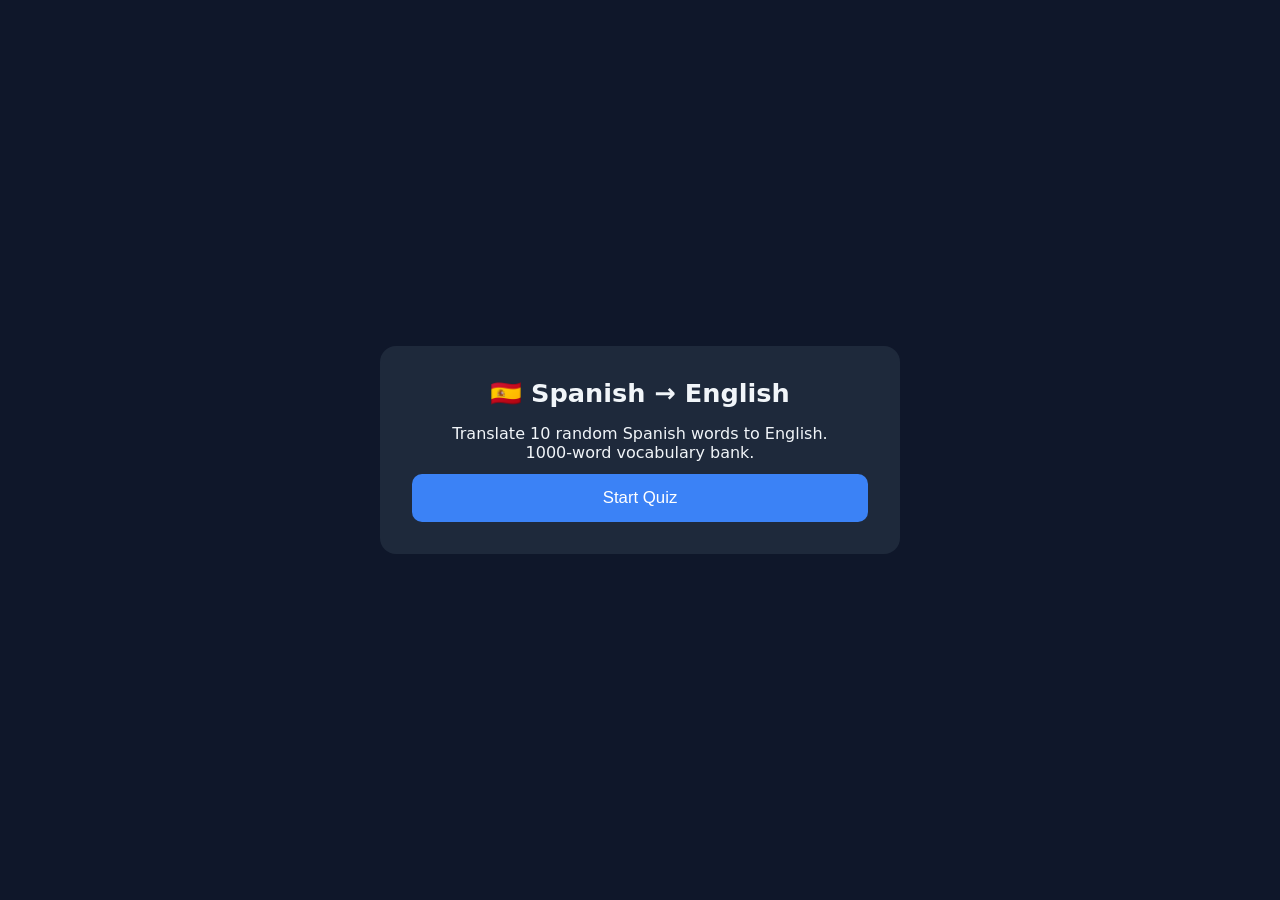
==== index.html @ 87730481 "Spanish→English quiz app - 1000 most common words" ====
<!doctype html>
<html lang="en">
<head>
  <meta charset="UTF-8" />
  <meta name="viewport" content="width=device-width, initial-scale=1.0" />
  <title>Spanish → English Quiz</title>
  <link rel="stylesheet" href="styles.css" />
</head>
<body>
  <main class="card">
    <h1>🇪🇸 Spanish → English</h1>

    <section id="start">
      <p>Translate 10 random Spanish words to English.<br>1000-word vocabulary bank.</p>
      <button id="startBtn">Start Quiz</button>
    </section>

    <section id="game" class="hidden">
      <div class="row">
        <span id="progress">1 / 10</span>
        <span id="score">Score: 0</span>
      </div>
      <h2 id="spanishWord">palabra</h2>
      <input id="answerInput" type="text" placeholder="Type English translation…" autocomplete="off" autofocus />
      <button id="submitBtn">Submit</button>
      <p id="feedback">&nbsp;</p>
    </section>

    <section id="result" class="hidden">
      <h2>Your Grade</h2>
      <div class="grade-circle" id="gradeCircle">0</div>
      <p id="summary"></p>
      <div id="review"></div>
      <button id="restartBtn">Play Again</button>
    </section>
  </main>
  <script src="app.js"></script>
</body>
</html>
---- styles.css ----
*{margin:0;padding:0;box-sizing:border-box}
body{font-family:system-ui,-apple-system,sans-serif;background:#0f172a;color:#f1f5f9;display:grid;place-items:center;min-height:100vh}
.card{width:min(520px,92vw);background:#1e293b;padding:32px;border-radius:16px;text-align:center}
h1{font-size:1.6rem;margin-bottom:16px}
h2{font-size:2.4rem;margin:20px 0;letter-spacing:1px}
.row{display:flex;justify-content:space-between;font-size:.95rem;color:#94a3b8;margin-bottom:8px}
input{width:100%;padding:14px;border-radius:10px;border:2px solid #334155;background:#0f172a;color:#f1f5f9;font-size:1.1rem;text-align:center;outline:none;transition:border .2s}
input:focus{border-color:#3b82f6}
button{width:100%;padding:14px;margin-top:12px;border-radius:10px;border:none;background:#3b82f6;color:#fff;font-size:1.05rem;cursor:pointer;transition:background .2s}
button:hover{background:#2563eb}
#feedback{min-height:28px;margin-top:10px;font-size:1rem}
.hidden{display:none}
.grade-circle{width:120px;height:120px;border-radius:50%;display:grid;place-items:center;margin:16px auto;font-size:2.4rem;font-weight:700;border:4px solid #3b82f6}
.grade-circle.great{border-color:#22c55e;color:#22c55e}
.grade-circle.ok{border-color:#eab308;color:#eab308}
.grade-circle.bad{border-color:#ef4444;color:#ef4444}
#review{text-align:left;margin:16px 0;max-height:240px;overflow-y:auto}
.review-row{display:flex;justify-content:space-between;padding:6px 0;border-bottom:1px solid #334155;font-size:.9rem}
.review-row .es{color:#94a3b8}.review-row .yours{color:#ef4444}.review-row .correct-ans{color:#22c55e}
.review-row.was-correct .yours{color:#22c55e}
#summary{color:#94a3b8;margin-bottom:8px}
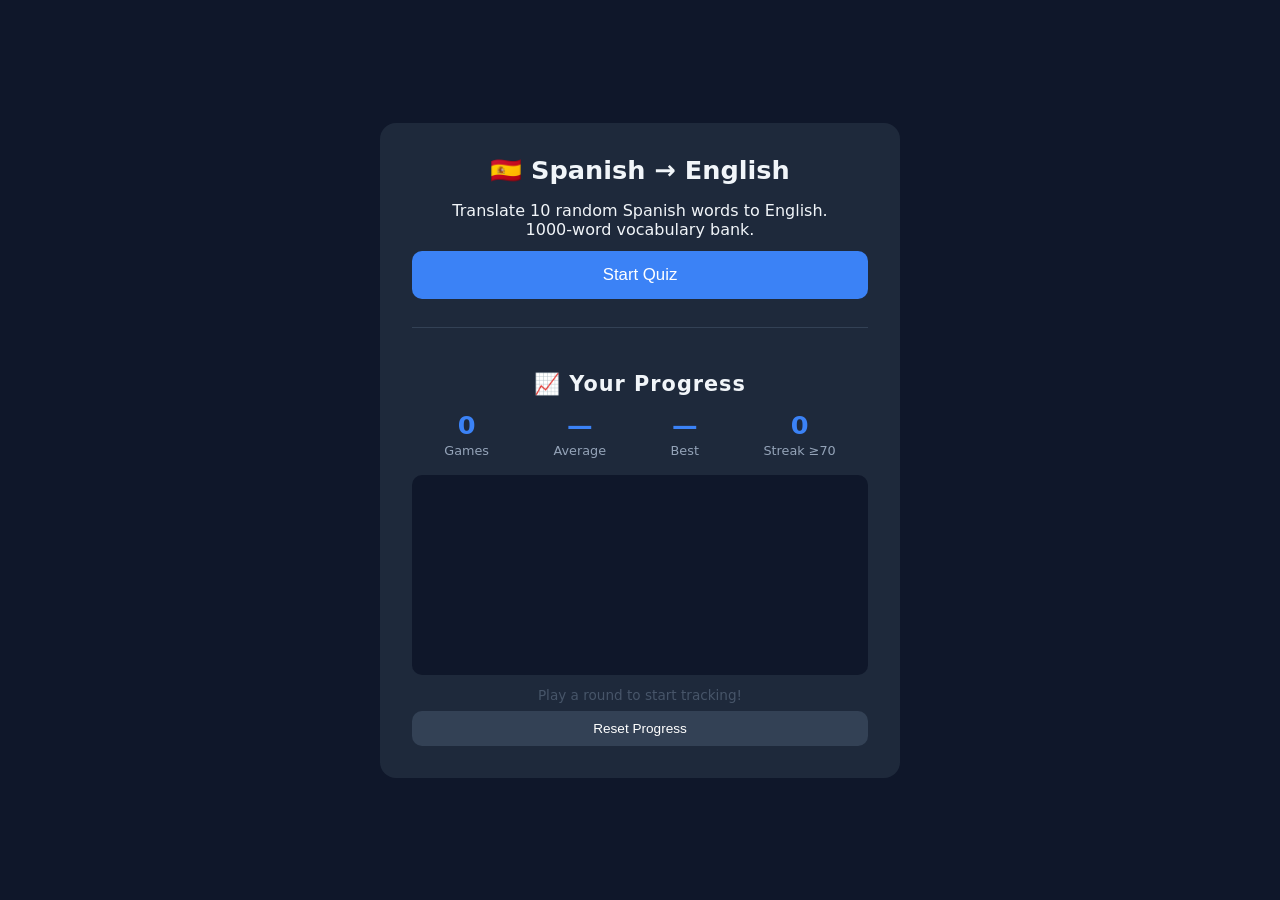
==== commit 361cbea9: "Add progress tracking chart with localStorage" ====
--- a/index.html
+++ b/index.html
@@ -33,6 +33,19 @@
       <div id="review"></div>
       <button id="restartBtn">Play Again</button>
     </section>
+
+    <section id="progress-section">
+      <h2>📈 Your Progress</h2>
+      <div class="stats-row">
+        <div class="stat"><span id="statGames">0</span><small>Games</small></div>
+        <div class="stat"><span id="statAvg">0</span><small>Average</small></div>
+        <div class="stat"><span id="statBest">0</span><small>Best</small></div>
+        <div class="stat"><span id="statStreak">0</span><small>Streak ≥70</small></div>
+      </div>
+      <canvas id="chart" width="460" height="200"></canvas>
+      <p id="noData" class="muted">Play a round to start tracking!</p>
+      <button id="clearBtn" class="secondary">Reset Progress</button>
+    </section>
   </main>
   <script src="app.js"></script>
 </body>
--- a/styles.css
+++ b/styles.css
@@ -19,3 +19,13 @@
 .review-row .es{color:#94a3b8}.review-row .yours{color:#ef4444}.review-row .correct-ans{color:#22c55e}
 .review-row.was-correct .yours{color:#22c55e}
 #summary{color:#94a3b8;margin-bottom:8px}
+#progress-section{margin-top:28px;padding-top:24px;border-top:1px solid #334155}
+#progress-section h2{font-size:1.3rem;margin-bottom:14px}
+.stats-row{display:flex;justify-content:space-around;margin-bottom:16px}
+.stat{text-align:center}
+.stat span{display:block;font-size:1.6rem;font-weight:700;color:#3b82f6}
+.stat small{color:#94a3b8;font-size:.8rem}
+#chart{width:100%;height:200px;border-radius:10px;background:#0f172a;margin-bottom:8px}
+.muted{color:#475569;font-size:.85rem}
+button.secondary{background:#334155;margin-top:8px;font-size:.85rem;padding:10px}
+button.secondary:hover{background:#475569}
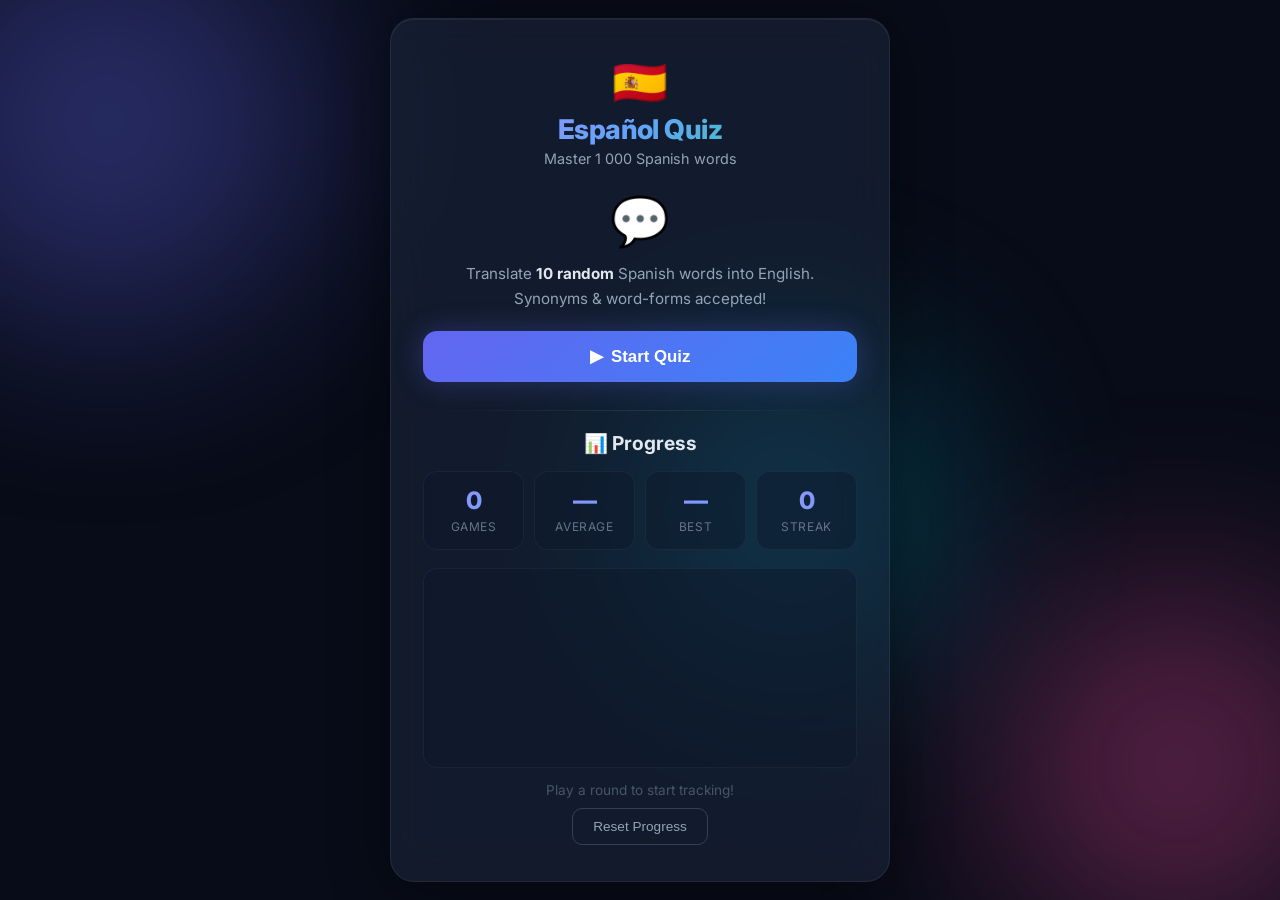
==== commit fb8dcf99: "Visual redesign: glassmorphism, animated orbs, polished UI" ====
--- a/index.html
+++ b/index.html
@@ -4,47 +4,67 @@
   <meta charset="UTF-8" />
   <meta name="viewport" content="width=device-width, initial-scale=1.0" />
   <title>Spanish → English Quiz</title>
+  <link rel="preconnect" href="https://fonts.googleapis.com">
+  <link rel="preconnect" href="https://fonts.gstatic.com" crossorigin>
+  <link href="https://fonts.googleapis.com/css2?family=Inter:wght@400;500;600;700;800&display=swap" rel="stylesheet">
   <link rel="stylesheet" href="styles.css" />
 </head>
 <body>
+  <div class="bg-orbs">
+    <div class="orb orb-1"></div>
+    <div class="orb orb-2"></div>
+    <div class="orb orb-3"></div>
+  </div>
+
   <main class="card">
-    <h1>🇪🇸 Spanish → English</h1>
+    <div class="card-header">
+      <span class="logo">🇪🇸</span>
+      <h1>Español Quiz</h1>
+      <p class="subtitle">Master 1 000 Spanish words</p>
+    </div>
 
     <section id="start">
-      <p>Translate 10 random Spanish words to English.<br>1000-word vocabulary bank.</p>
-      <button id="startBtn">Start Quiz</button>
+      <div class="hero-icon">💬</div>
+      <p class="intro">Translate <strong>10 random</strong> Spanish words into English.<br>Synonyms &amp; word-forms accepted!</p>
+      <button id="startBtn" class="btn-primary btn-glow">▶&ensp;Start Quiz</button>
     </section>
 
     <section id="game" class="hidden">
-      <div class="row">
-        <span id="progress">1 / 10</span>
-        <span id="score">Score: 0</span>
+      <div class="game-bar">
+        <span class="pill" id="progress">1 / 10</span>
+        <div class="progress-track"><div class="progress-fill" id="progressFill"></div></div>
+        <span class="pill accent" id="score">0 ✓</span>
       </div>
-      <h2 id="spanishWord">palabra</h2>
-      <input id="answerInput" type="text" placeholder="Type English translation…" autocomplete="off" autofocus />
-      <button id="submitBtn">Submit</button>
+      <div class="word-card">
+        <small class="label">Translate this word</small>
+        <h2 id="spanishWord">palabra</h2>
+      </div>
+      <div class="input-wrap">
+        <input id="answerInput" type="text" placeholder="English…" autocomplete="off" autofocus spellcheck="false" />
+        <button id="submitBtn" class="btn-primary">→</button>
+      </div>
       <p id="feedback">&nbsp;</p>
     </section>
 
     <section id="result" class="hidden">
-      <h2>Your Grade</h2>
       <div class="grade-circle" id="gradeCircle">0</div>
-      <p id="summary"></p>
+      <p id="summary" class="summary-text"></p>
       <div id="review"></div>
-      <button id="restartBtn">Play Again</button>
+      <button id="restartBtn" class="btn-primary btn-glow">🔄&ensp;Play Again</button>
     </section>
 
     <section id="progress-section">
-      <h2>📈 Your Progress</h2>
+      <div class="section-divider"></div>
+      <h2 class="section-title">📊 Progress</h2>
       <div class="stats-row">
-        <div class="stat"><span id="statGames">0</span><small>Games</small></div>
-        <div class="stat"><span id="statAvg">0</span><small>Average</small></div>
-        <div class="stat"><span id="statBest">0</span><small>Best</small></div>
-        <div class="stat"><span id="statStreak">0</span><small>Streak ≥70</small></div>
+        <div class="stat-card"><span id="statGames">0</span><small>Games</small></div>
+        <div class="stat-card"><span id="statAvg">0</span><small>Average</small></div>
+        <div class="stat-card"><span id="statBest">0</span><small>Best</small></div>
+        <div class="stat-card"><span id="statStreak">0</span><small>Streak</small></div>
       </div>
       <canvas id="chart" width="460" height="200"></canvas>
       <p id="noData" class="muted">Play a round to start tracking!</p>
-      <button id="clearBtn" class="secondary">Reset Progress</button>
+      <button id="clearBtn" class="btn-ghost">Reset Progress</button>
     </section>
   </main>
   <script src="app.js"></script>
--- a/styles.css
+++ b/styles.css
@@ -1,31 +1,151 @@
+/* ── Reset & Base ── */
 *{margin:0;padding:0;box-sizing:border-box}
-body{font-family:system-ui,-apple-system,sans-serif;background:#0f172a;color:#f1f5f9;display:grid;place-items:center;min-height:100vh}
-.card{width:min(520px,92vw);background:#1e293b;padding:32px;border-radius:16px;text-align:center}
-h1{font-size:1.6rem;margin-bottom:16px}
-h2{font-size:2.4rem;margin:20px 0;letter-spacing:1px}
-.row{display:flex;justify-content:space-between;font-size:.95rem;color:#94a3b8;margin-bottom:8px}
-input{width:100%;padding:14px;border-radius:10px;border:2px solid #334155;background:#0f172a;color:#f1f5f9;font-size:1.1rem;text-align:center;outline:none;transition:border .2s}
-input:focus{border-color:#3b82f6}
-button{width:100%;padding:14px;margin-top:12px;border-radius:10px;border:none;background:#3b82f6;color:#fff;font-size:1.05rem;cursor:pointer;transition:background .2s}
-button:hover{background:#2563eb}
-#feedback{min-height:28px;margin-top:10px;font-size:1rem}
+html{scroll-behavior:smooth}
+body{
+  font-family:'Inter',system-ui,-apple-system,sans-serif;
+  background:#080c18;color:#e2e8f0;
+  display:grid;place-items:center;min-height:100vh;
+  overflow-x:hidden;
+}
+
+/* ── Animated background orbs ── */
+.bg-orbs{position:fixed;inset:0;z-index:0;pointer-events:none;overflow:hidden}
+.orb{position:absolute;border-radius:50%;filter:blur(100px);opacity:.35;animation:float 20s ease-in-out infinite}
+.orb-1{width:420px;height:420px;background:#6366f1;top:-10%;left:-8%;animation-delay:0s}
+.orb-2{width:360px;height:360px;background:#ec4899;bottom:-5%;right:-6%;animation-delay:-7s}
+.orb-3{width:300px;height:300px;background:#06b6d4;top:40%;left:50%;animation-delay:-14s}
+@keyframes float{
+  0%,100%{transform:translate(0,0) scale(1)}
+  33%{transform:translate(40px,-30px) scale(1.08)}
+  66%{transform:translate(-30px,20px) scale(.95)}
+}
+
+/* ── Card ── */
+.card{
+  position:relative;z-index:1;
+  width:min(500px,90vw);
+  background:rgba(30,41,59,.55);
+  backdrop-filter:blur(24px) saturate(1.4);
+  -webkit-backdrop-filter:blur(24px) saturate(1.4);
+  border:1px solid rgba(148,163,184,.12);
+  padding:36px 32px;
+  border-radius:24px;
+  text-align:center;
+  box-shadow:0 8px 60px rgba(0,0,0,.45),inset 0 1px 0 rgba(255,255,255,.06);
+  animation:cardIn .5s ease-out;
+}
+@keyframes cardIn{from{opacity:0;transform:translateY(24px) scale(.97)}to{opacity:1;transform:none}}
+
+/* ── Header ── */
+.card-header{margin-bottom:24px}
+.logo{font-size:2.8rem;display:block;margin-bottom:4px}
+h1{font-size:1.7rem;font-weight:800;letter-spacing:-.02em;
+  background:linear-gradient(135deg,#a78bfa,#60a5fa,#34d399);-webkit-background-clip:text;-webkit-text-fill-color:transparent;background-clip:text;
+}
+.subtitle{color:#94a3b8;font-size:.9rem;margin-top:4px}
+
+/* ── Start Section ── */
+.hero-icon{font-size:3rem;margin-bottom:12px;animation:bounce 2s ease-in-out infinite}
+@keyframes bounce{0%,100%{transform:translateY(0)}50%{transform:translateY(-8px)}}
+.intro{color:#94a3b8;line-height:1.6;margin-bottom:20px;font-size:.95rem}
+.intro strong{color:#e2e8f0}
+
+/* ── Buttons ── */
+.btn-primary{
+  display:inline-flex;align-items:center;justify-content:center;gap:6px;
+  width:100%;padding:15px 24px;border-radius:14px;border:none;
+  background:linear-gradient(135deg,#6366f1,#3b82f6);
+  color:#fff;font-size:1.05rem;font-weight:600;cursor:pointer;
+  transition:transform .15s,box-shadow .2s;
+}
+.btn-primary:hover{transform:translateY(-2px);box-shadow:0 6px 24px rgba(99,102,241,.4)}
+.btn-primary:active{transform:translateY(0)}
+.btn-glow{box-shadow:0 0 28px rgba(99,102,241,.3)}
+.btn-ghost{
+  background:transparent;border:1px solid #334155;color:#94a3b8;
+  padding:10px 20px;border-radius:10px;font-size:.85rem;cursor:pointer;
+  transition:all .2s;width:auto;margin-top:10px;
+}
+.btn-ghost:hover{border-color:#64748b;color:#e2e8f0}
+
+/* ── Game Section ── */
+.game-bar{display:flex;align-items:center;gap:10px;margin-bottom:18px}
+.pill{font-size:.8rem;font-weight:600;padding:5px 12px;border-radius:20px;background:rgba(99,102,241,.15);color:#a5b4fc;white-space:nowrap}
+.pill.accent{background:rgba(34,197,94,.15);color:#86efac}
+.progress-track{flex:1;height:6px;background:rgba(148,163,184,.12);border-radius:3px;overflow:hidden}
+.progress-fill{height:100%;width:10%;background:linear-gradient(90deg,#6366f1,#3b82f6);border-radius:3px;transition:width .4s ease}
+
+.word-card{
+  background:rgba(15,23,42,.5);border:1px solid rgba(148,163,184,.08);
+  border-radius:16px;padding:28px 20px;margin-bottom:18px;
+}
+.word-card .label{color:#64748b;font-size:.75rem;text-transform:uppercase;letter-spacing:.08em;display:block;margin-bottom:8px}
+.word-card h2{font-size:2.4rem;font-weight:700;letter-spacing:.01em;margin:0;
+  animation:wordIn .3s ease-out;
+}
+@keyframes wordIn{from{opacity:0;transform:scale(.92)}to{opacity:1;transform:none}}
+
+.input-wrap{display:flex;gap:10px}
+.input-wrap input{
+  flex:1;padding:14px 18px;border-radius:12px;border:2px solid rgba(148,163,184,.15);
+  background:rgba(15,23,42,.6);color:#f1f5f9;font-size:1.05rem;
+  text-align:center;outline:none;transition:border .2s,box-shadow .2s;
+  font-family:inherit;
+}
+.input-wrap input:focus{border-color:#6366f1;box-shadow:0 0 0 3px rgba(99,102,241,.15)}
+.input-wrap .btn-primary{width:56px;flex-shrink:0;font-size:1.3rem;padding:0;border-radius:12px}
+
+#feedback{min-height:28px;margin-top:12px;font-size:.95rem;font-weight:500;transition:opacity .3s}
 .hidden{display:none}
-.grade-circle{width:120px;height:120px;border-radius:50%;display:grid;place-items:center;margin:16px auto;font-size:2.4rem;font-weight:700;border:4px solid #3b82f6}
-.grade-circle.great{border-color:#22c55e;color:#22c55e}
-.grade-circle.ok{border-color:#eab308;color:#eab308}
-.grade-circle.bad{border-color:#ef4444;color:#ef4444}
-#review{text-align:left;margin:16px 0;max-height:240px;overflow-y:auto}
-.review-row{display:flex;justify-content:space-between;padding:6px 0;border-bottom:1px solid #334155;font-size:.9rem}
-.review-row .es{color:#94a3b8}.review-row .yours{color:#ef4444}.review-row .correct-ans{color:#22c55e}
-.review-row.was-correct .yours{color:#22c55e}
-#summary{color:#94a3b8;margin-bottom:8px}
-#progress-section{margin-top:28px;padding-top:24px;border-top:1px solid #334155}
-#progress-section h2{font-size:1.3rem;margin-bottom:14px}
-.stats-row{display:flex;justify-content:space-around;margin-bottom:16px}
-.stat{text-align:center}
-.stat span{display:block;font-size:1.6rem;font-weight:700;color:#3b82f6}
-.stat small{color:#94a3b8;font-size:.8rem}
-#chart{width:100%;height:200px;border-radius:10px;background:#0f172a;margin-bottom:8px}
+
+/* ── Result Section ── */
+.grade-circle{
+  width:130px;height:130px;border-radius:50%;display:grid;place-items:center;
+  margin:8px auto 16px;font-size:2.6rem;font-weight:800;
+  border:5px solid #6366f1;position:relative;
+  animation:popIn .5s cubic-bezier(.34,1.56,.64,1);
+}
+@keyframes popIn{from{opacity:0;transform:scale(.5)}to{opacity:1;transform:scale(1)}}
+.grade-circle.great{border-color:#22c55e;color:#22c55e;box-shadow:0 0 30px rgba(34,197,94,.25)}
+.grade-circle.ok{border-color:#eab308;color:#eab308;box-shadow:0 0 30px rgba(234,179,8,.2)}
+.grade-circle.bad{border-color:#ef4444;color:#ef4444;box-shadow:0 0 30px rgba(239,68,68,.2)}
+.summary-text{color:#94a3b8;margin-bottom:14px;font-size:.95rem}
+
+#review{text-align:left;margin:14px 0;max-height:220px;overflow-y:auto;border-radius:12px}
+#review::-webkit-scrollbar{width:4px}
+#review::-webkit-scrollbar-thumb{background:#334155;border-radius:2px}
+.review-row{
+  display:flex;justify-content:space-between;padding:10px 14px;
+  font-size:.88rem;border-radius:8px;margin-bottom:4px;
+  background:rgba(15,23,42,.4);
+  transition:background .2s;
+}
+.review-row:hover{background:rgba(15,23,42,.7)}
+.review-row .es{color:#94a3b8;flex:1}
+.review-row .yours{color:#f87171;flex:1;text-align:center;font-weight:500}
+.review-row .correct-ans{color:#4ade80;flex:1;text-align:right}
+.review-row.was-correct .yours{color:#4ade80}
+
+/* ── Progress Section ── */
+.section-divider{height:1px;background:linear-gradient(90deg,transparent,rgba(148,163,184,.15),transparent);margin:28px 0 20px}
+.section-title{font-size:1.2rem;font-weight:700;margin-bottom:16px}
+
+.stats-row{display:grid;grid-template-columns:repeat(4,1fr);gap:10px;margin-bottom:18px}
+.stat-card{
+  background:rgba(15,23,42,.45);border:1px solid rgba(148,163,184,.08);
+  border-radius:14px;padding:14px 8px;text-align:center;
+  transition:transform .2s,border-color .2s;
+}
+.stat-card:hover{transform:translateY(-2px);border-color:rgba(99,102,241,.3)}
+.stat-card span{display:block;font-size:1.5rem;font-weight:800;background:linear-gradient(135deg,#a78bfa,#60a5fa);-webkit-background-clip:text;-webkit-text-fill-color:transparent;background-clip:text}
+.stat-card small{color:#64748b;font-size:.75rem;text-transform:uppercase;letter-spacing:.05em}
+
+#chart{width:100%;height:200px;border-radius:14px;background:rgba(15,23,42,.45);border:1px solid rgba(148,163,184,.08);margin-bottom:10px}
 .muted{color:#475569;font-size:.85rem}
-button.secondary{background:#334155;margin-top:8px;font-size:.85rem;padding:10px}
-button.secondary:hover{background:#475569}
+
+/* ── Responsive ── */
+@media(max-width:440px){
+  .card{padding:24px 18px;border-radius:18px}
+  .word-card h2{font-size:1.8rem}
+  .stats-row{grid-template-columns:repeat(2,1fr)}
+}
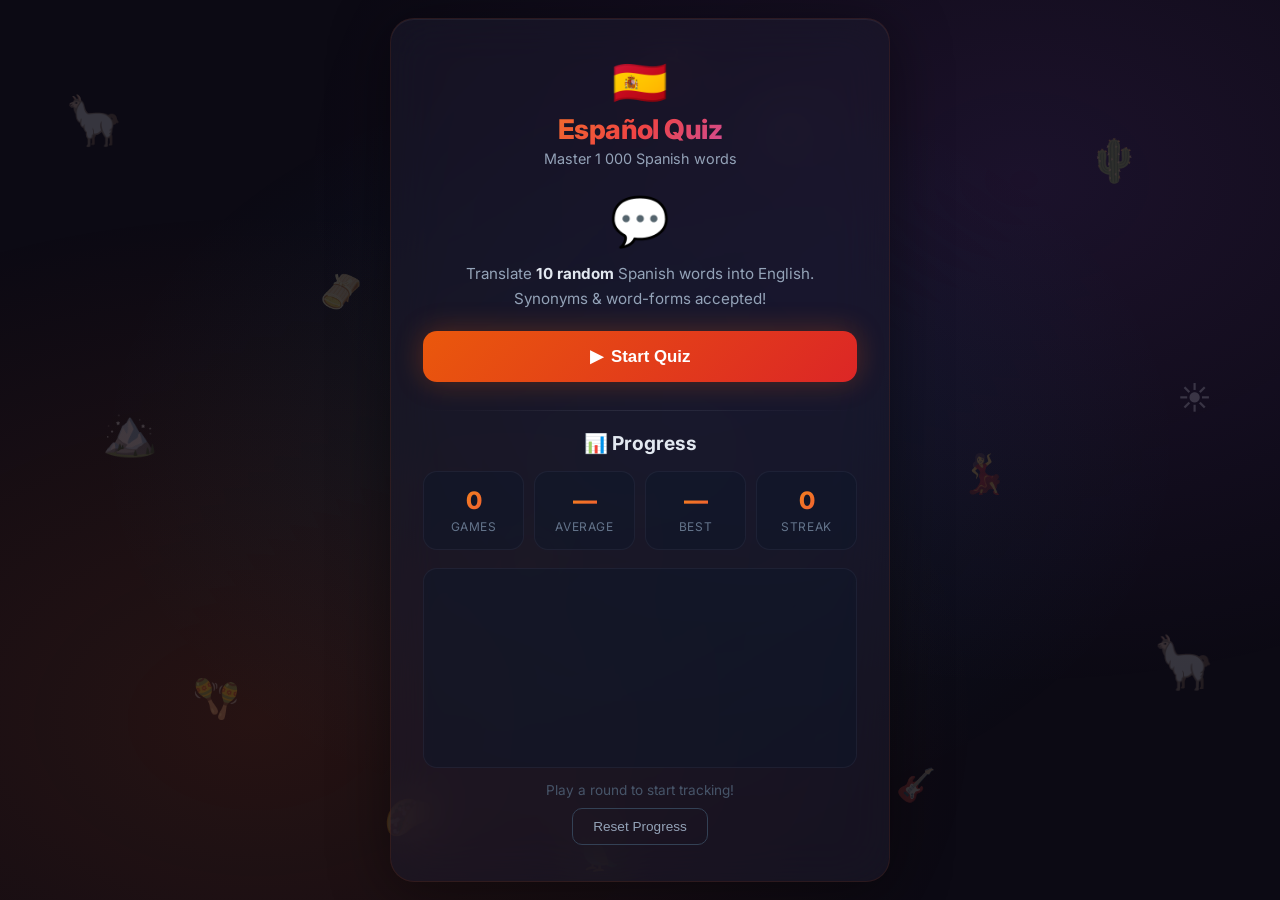
==== commit 3ddcb21d: "Latin American themed background: floating alpacas, cacti, maracas, warm palette" ====
--- a/index.html
+++ b/index.html
@@ -10,10 +10,21 @@
   <link rel="stylesheet" href="styles.css" />
 </head>
 <body>
-  <div class="bg-orbs">
-    <div class="orb orb-1"></div>
-    <div class="orb orb-2"></div>
-    <div class="orb orb-3"></div>
+  <div class="bg-scene">
+    <div class="floater" style="--x:5%;--y:10%;--d:0s;--s:3rem">🦙</div>
+    <div class="floater" style="--x:85%;--y:15%;--d:-3s;--s:2.6rem">🌵</div>
+    <div class="floater" style="--x:15%;--y:75%;--d:-6s;--s:2.4rem">🪇</div>
+    <div class="floater" style="--x:90%;--y:70%;--d:-2s;--s:3.2rem">🦙</div>
+    <div class="floater" style="--x:50%;--y:5%;--d:-8s;--s:2.2rem">🌶️</div>
+    <div class="floater" style="--x:70%;--y:85%;--d:-4s;--s:2rem">🎸</div>
+    <div class="floater" style="--x:30%;--y:88%;--d:-10s;--s:2.5rem">🌮</div>
+    <div class="floater" style="--x:8%;--y:45%;--d:-5s;--s:2.8rem">🏔️</div>
+    <div class="floater" style="--x:92%;--y:42%;--d:-7s;--s:2rem">☀️</div>
+    <div class="floater" style="--x:45%;--y:92%;--d:-1s;--s:2.3rem">🦜</div>
+    <div class="floater" style="--x:60%;--y:12%;--d:-9s;--s:2rem">🪅</div>
+    <div class="floater" style="--x:25%;--y:30%;--d:-11s;--s:2.1rem">🫔</div>
+    <div class="floater" style="--x:75%;--y:50%;--d:-6.5s;--s:2.4rem">💃</div>
+    <div class="floater" style="--x:40%;--y:60%;--d:-3.5s;--s:2rem">🎺</div>
   </div>
 
   <main class="card">
--- a/styles.css
+++ b/styles.css
@@ -3,31 +3,41 @@
 html{scroll-behavior:smooth}
 body{
   font-family:'Inter',system-ui,-apple-system,sans-serif;
-  background:#080c18;color:#e2e8f0;
+  background:#0c0a14;color:#e2e8f0;
   display:grid;place-items:center;min-height:100vh;
   overflow-x:hidden;
 }
 
-/* ── Animated background orbs ── */
-.bg-orbs{position:fixed;inset:0;z-index:0;pointer-events:none;overflow:hidden}
-.orb{position:absolute;border-radius:50%;filter:blur(100px);opacity:.35;animation:float 20s ease-in-out infinite}
-.orb-1{width:420px;height:420px;background:#6366f1;top:-10%;left:-8%;animation-delay:0s}
-.orb-2{width:360px;height:360px;background:#ec4899;bottom:-5%;right:-6%;animation-delay:-7s}
-.orb-3{width:300px;height:300px;background:#06b6d4;top:40%;left:50%;animation-delay:-14s}
-@keyframes float{
-  0%,100%{transform:translate(0,0) scale(1)}
-  33%{transform:translate(40px,-30px) scale(1.08)}
-  66%{transform:translate(-30px,20px) scale(.95)}
+/* ── Animated background ── */
+.bg-scene{position:fixed;inset:0;z-index:0;pointer-events:none;overflow:hidden;
+  background:
+    radial-gradient(ellipse at 20% 80%, rgba(234,88,12,.12) 0%, transparent 50%),
+    radial-gradient(ellipse at 80% 20%, rgba(168,85,247,.10) 0%, transparent 50%),
+    radial-gradient(ellipse at 50% 50%, rgba(14,165,233,.08) 0%, transparent 60%);
+}
+.floater{
+  position:absolute;left:var(--x);top:var(--y);font-size:var(--s);
+  animation:drift 18s ease-in-out var(--d) infinite, spin 24s linear var(--d) infinite;
+  opacity:.18;filter:grayscale(.2);transition:opacity .4s;
+}
+@keyframes drift{
+  0%,100%{transform:translate(0,0)}
+  25%{transform:translate(12px,-18px)}
+  50%{transform:translate(-8px,-30px)}
+  75%{transform:translate(16px,-10px)}
+}
+@keyframes spin{
+  0%{rotate:0deg}25%{rotate:6deg}50%{rotate:0deg}75%{rotate:-6deg}100%{rotate:0deg}
 }
 
 /* ── Card ── */
 .card{
   position:relative;z-index:1;
   width:min(500px,90vw);
-  background:rgba(30,41,59,.55);
+  background:rgba(28,25,43,.6);
   backdrop-filter:blur(24px) saturate(1.4);
   -webkit-backdrop-filter:blur(24px) saturate(1.4);
-  border:1px solid rgba(148,163,184,.12);
+  border:1px solid rgba(234,88,12,.1);
   padding:36px 32px;
   border-radius:24px;
   text-align:center;
@@ -40,7 +50,7 @@
 .card-header{margin-bottom:24px}
 .logo{font-size:2.8rem;display:block;margin-bottom:4px}
 h1{font-size:1.7rem;font-weight:800;letter-spacing:-.02em;
-  background:linear-gradient(135deg,#a78bfa,#60a5fa,#34d399);-webkit-background-clip:text;-webkit-text-fill-color:transparent;background-clip:text;
+  background:linear-gradient(135deg,#f59e0b,#ef4444,#a855f7);-webkit-background-clip:text;-webkit-text-fill-color:transparent;background-clip:text;
 }
 .subtitle{color:#94a3b8;font-size:.9rem;margin-top:4px}
 
@@ -54,13 +64,13 @@
 .btn-primary{
   display:inline-flex;align-items:center;justify-content:center;gap:6px;
   width:100%;padding:15px 24px;border-radius:14px;border:none;
-  background:linear-gradient(135deg,#6366f1,#3b82f6);
+  background:linear-gradient(135deg,#ea580c,#dc2626);
   color:#fff;font-size:1.05rem;font-weight:600;cursor:pointer;
   transition:transform .15s,box-shadow .2s;
 }
-.btn-primary:hover{transform:translateY(-2px);box-shadow:0 6px 24px rgba(99,102,241,.4)}
+.btn-primary:hover{transform:translateY(-2px);box-shadow:0 6px 24px rgba(234,88,12,.4)}
 .btn-primary:active{transform:translateY(0)}
-.btn-glow{box-shadow:0 0 28px rgba(99,102,241,.3)}
+.btn-glow{box-shadow:0 0 28px rgba(234,88,12,.3)}
 .btn-ghost{
   background:transparent;border:1px solid #334155;color:#94a3b8;
   padding:10px 20px;border-radius:10px;font-size:.85rem;cursor:pointer;
@@ -70,10 +80,10 @@
 
 /* ── Game Section ── */
 .game-bar{display:flex;align-items:center;gap:10px;margin-bottom:18px}
-.pill{font-size:.8rem;font-weight:600;padding:5px 12px;border-radius:20px;background:rgba(99,102,241,.15);color:#a5b4fc;white-space:nowrap}
+.pill{font-size:.8rem;font-weight:600;padding:5px 12px;border-radius:20px;background:rgba(234,88,12,.15);color:#fdba74;white-space:nowrap}
 .pill.accent{background:rgba(34,197,94,.15);color:#86efac}
 .progress-track{flex:1;height:6px;background:rgba(148,163,184,.12);border-radius:3px;overflow:hidden}
-.progress-fill{height:100%;width:10%;background:linear-gradient(90deg,#6366f1,#3b82f6);border-radius:3px;transition:width .4s ease}
+.progress-fill{height:100%;width:10%;background:linear-gradient(90deg,#ea580c,#f59e0b);border-radius:3px;transition:width .4s ease}
 
 .word-card{
   background:rgba(15,23,42,.5);border:1px solid rgba(148,163,184,.08);
@@ -92,7 +102,7 @@
   text-align:center;outline:none;transition:border .2s,box-shadow .2s;
   font-family:inherit;
 }
-.input-wrap input:focus{border-color:#6366f1;box-shadow:0 0 0 3px rgba(99,102,241,.15)}
+.input-wrap input:focus{border-color:#ea580c;box-shadow:0 0 0 3px rgba(234,88,12,.15)}
 .input-wrap .btn-primary{width:56px;flex-shrink:0;font-size:1.3rem;padding:0;border-radius:12px}
 
 #feedback{min-height:28px;margin-top:12px;font-size:.95rem;font-weight:500;transition:opacity .3s}
@@ -102,7 +112,7 @@
 .grade-circle{
   width:130px;height:130px;border-radius:50%;display:grid;place-items:center;
   margin:8px auto 16px;font-size:2.6rem;font-weight:800;
-  border:5px solid #6366f1;position:relative;
+  border:5px solid #ea580c;position:relative;
   animation:popIn .5s cubic-bezier(.34,1.56,.64,1);
 }
 @keyframes popIn{from{opacity:0;transform:scale(.5)}to{opacity:1;transform:scale(1)}}
@@ -136,8 +146,8 @@
   border-radius:14px;padding:14px 8px;text-align:center;
   transition:transform .2s,border-color .2s;
 }
-.stat-card:hover{transform:translateY(-2px);border-color:rgba(99,102,241,.3)}
-.stat-card span{display:block;font-size:1.5rem;font-weight:800;background:linear-gradient(135deg,#a78bfa,#60a5fa);-webkit-background-clip:text;-webkit-text-fill-color:transparent;background-clip:text}
+.stat-card:hover{transform:translateY(-2px);border-color:rgba(234,88,12,.3)}
+.stat-card span{display:block;font-size:1.5rem;font-weight:800;background:linear-gradient(135deg,#f59e0b,#ef4444);-webkit-background-clip:text;-webkit-text-fill-color:transparent;background-clip:text}
 .stat-card small{color:#64748b;font-size:.75rem;text-transform:uppercase;letter-spacing:.05em}
 
 #chart{width:100%;height:200px;border-radius:14px;background:rgba(15,23,42,.45);border:1px solid rgba(148,163,184,.08);margin-bottom:10px}
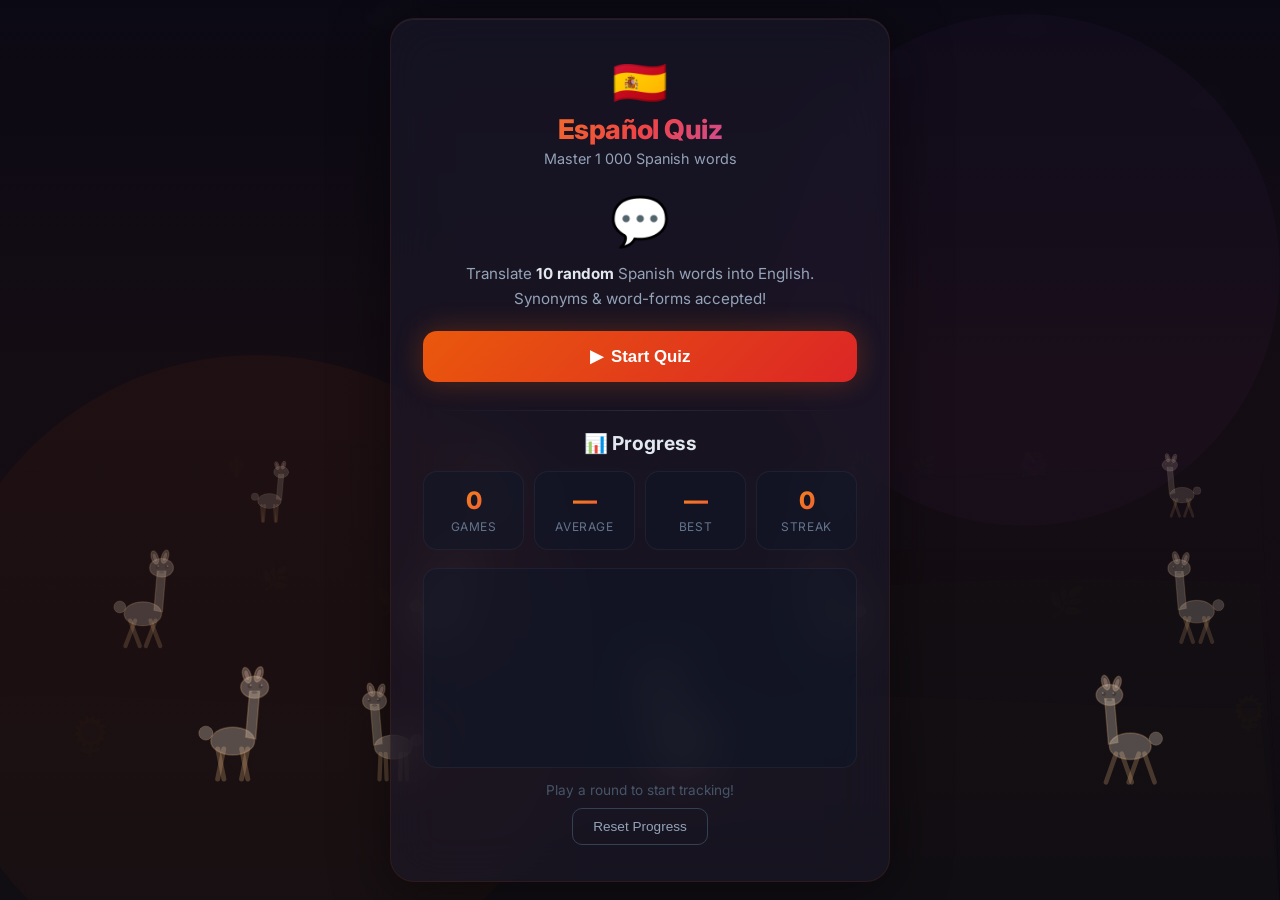
==== commit 58885de6: "Interactive llama background: 12 llamas, 3 depth layers, wander AI, click reactions" ====
--- a/index.html
+++ b/index.html
@@ -10,22 +10,8 @@
   <link rel="stylesheet" href="styles.css" />
 </head>
 <body>
-  <div class="bg-scene">
-    <div class="floater" style="--x:5%;--y:10%;--d:0s;--s:3rem">🦙</div>
-    <div class="floater" style="--x:85%;--y:15%;--d:-3s;--s:2.6rem">🌵</div>
-    <div class="floater" style="--x:15%;--y:75%;--d:-6s;--s:2.4rem">🪇</div>
-    <div class="floater" style="--x:90%;--y:70%;--d:-2s;--s:3.2rem">🦙</div>
-    <div class="floater" style="--x:50%;--y:5%;--d:-8s;--s:2.2rem">🌶️</div>
-    <div class="floater" style="--x:70%;--y:85%;--d:-4s;--s:2rem">🎸</div>
-    <div class="floater" style="--x:30%;--y:88%;--d:-10s;--s:2.5rem">🌮</div>
-    <div class="floater" style="--x:8%;--y:45%;--d:-5s;--s:2.8rem">🏔️</div>
-    <div class="floater" style="--x:92%;--y:42%;--d:-7s;--s:2rem">☀️</div>
-    <div class="floater" style="--x:45%;--y:92%;--d:-1s;--s:2.3rem">🦜</div>
-    <div class="floater" style="--x:60%;--y:12%;--d:-9s;--s:2rem">🪅</div>
-    <div class="floater" style="--x:25%;--y:30%;--d:-11s;--s:2.1rem">🫔</div>
-    <div class="floater" style="--x:75%;--y:50%;--d:-6.5s;--s:2.4rem">💃</div>
-    <div class="floater" style="--x:40%;--y:60%;--d:-3.5s;--s:2rem">🎺</div>
-  </div>
+  <canvas id="llamaBg"></canvas>
+  <script src="llamas.js"></script>
 
   <main class="card">
     <div class="card-header">
--- a/styles.css
+++ b/styles.css
@@ -9,26 +9,7 @@
 }
 
 /* ── Animated background ── */
-.bg-scene{position:fixed;inset:0;z-index:0;pointer-events:none;overflow:hidden;
-  background:
-    radial-gradient(ellipse at 20% 80%, rgba(234,88,12,.12) 0%, transparent 50%),
-    radial-gradient(ellipse at 80% 20%, rgba(168,85,247,.10) 0%, transparent 50%),
-    radial-gradient(ellipse at 50% 50%, rgba(14,165,233,.08) 0%, transparent 60%);
-}
-.floater{
-  position:absolute;left:var(--x);top:var(--y);font-size:var(--s);
-  animation:drift 18s ease-in-out var(--d) infinite, spin 24s linear var(--d) infinite;
-  opacity:.18;filter:grayscale(.2);transition:opacity .4s;
-}
-@keyframes drift{
-  0%,100%{transform:translate(0,0)}
-  25%{transform:translate(12px,-18px)}
-  50%{transform:translate(-8px,-30px)}
-  75%{transform:translate(16px,-10px)}
-}
-@keyframes spin{
-  0%{rotate:0deg}25%{rotate:6deg}50%{rotate:0deg}75%{rotate:-6deg}100%{rotate:0deg}
-}
+#llamaBg{position:fixed;inset:0;z-index:0;width:100%;height:100%}\n.card{pointer-events:auto}
 
 /* ── Card ── */
 .card{
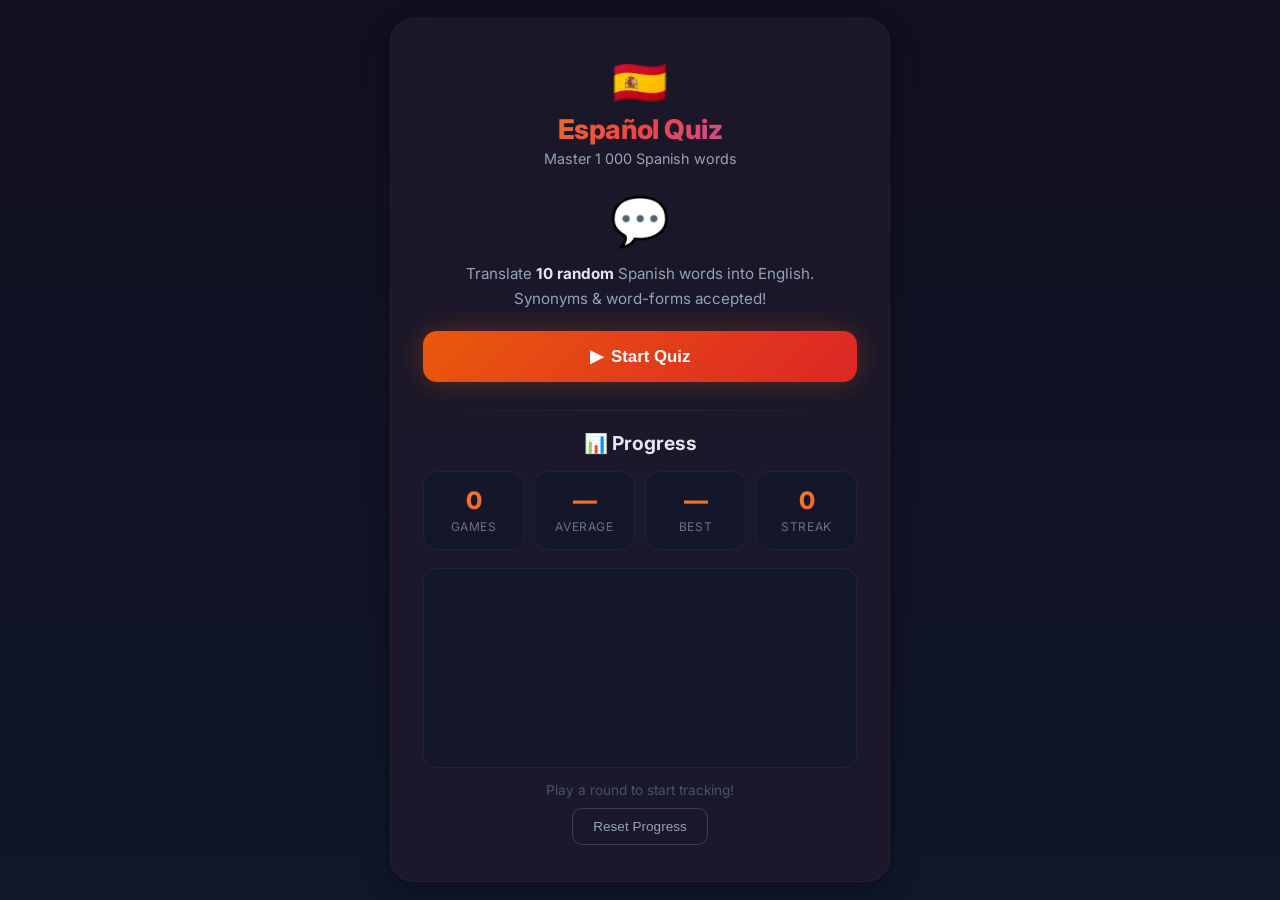
==== commit 1629464d: "Remove heavy animations and simplify UI for better performance" ====
--- a/index.html
+++ b/index.html
@@ -10,9 +10,6 @@
   <link rel="stylesheet" href="styles.css" />
 </head>
 <body>
-  <canvas id="llamaBg"></canvas>
-  <script src="llamas.js"></script>
-
   <main class="card">
     <div class="card-header">
       <span class="logo">🇪🇸</span>
--- a/styles.css
+++ b/styles.css
@@ -3,29 +3,25 @@
 html{scroll-behavior:smooth}
 body{
   font-family:'Inter',system-ui,-apple-system,sans-serif;
-  background:#0c0a14;color:#e2e8f0;
+  background:linear-gradient(180deg,#12101f 0%,#0f172a 100%);color:#e2e8f0;
   display:grid;place-items:center;min-height:100vh;
   overflow-x:hidden;
 }
 
-/* ── Animated background ── */
-#llamaBg{position:fixed;inset:0;z-index:0;width:100%;height:100%}\n.card{pointer-events:auto}
+/* ── Static background ── */
+.card{pointer-events:auto}
 
 /* ── Card ── */
 .card{
   position:relative;z-index:1;
   width:min(500px,90vw);
-  background:rgba(28,25,43,.6);
-  backdrop-filter:blur(24px) saturate(1.4);
-  -webkit-backdrop-filter:blur(24px) saturate(1.4);
+  background:rgba(28,25,43,.95);
   border:1px solid rgba(234,88,12,.1);
   padding:36px 32px;
   border-radius:24px;
   text-align:center;
-  box-shadow:0 8px 60px rgba(0,0,0,.45),inset 0 1px 0 rgba(255,255,255,.06);
-  animation:cardIn .5s ease-out;
+  box-shadow:0 8px 24px rgba(0,0,0,.28);
 }
-@keyframes cardIn{from{opacity:0;transform:translateY(24px) scale(.97)}to{opacity:1;transform:none}}
 
 /* ── Header ── */
 .card-header{margin-bottom:24px}
@@ -36,8 +32,7 @@
 .subtitle{color:#94a3b8;font-size:.9rem;margin-top:4px}
 
 /* ── Start Section ── */
-.hero-icon{font-size:3rem;margin-bottom:12px;animation:bounce 2s ease-in-out infinite}
-@keyframes bounce{0%,100%{transform:translateY(0)}50%{transform:translateY(-8px)}}
+.hero-icon{font-size:3rem;margin-bottom:12px}
 .intro{color:#94a3b8;line-height:1.6;margin-bottom:20px;font-size:.95rem}
 .intro strong{color:#e2e8f0}
 
@@ -72,9 +67,7 @@
 }
 .word-card .label{color:#64748b;font-size:.75rem;text-transform:uppercase;letter-spacing:.08em;display:block;margin-bottom:8px}
 .word-card h2{font-size:2.4rem;font-weight:700;letter-spacing:.01em;margin:0;
-  animation:wordIn .3s ease-out;
 }
-@keyframes wordIn{from{opacity:0;transform:scale(.92)}to{opacity:1;transform:none}}
 
 .input-wrap{display:flex;gap:10px}
 .input-wrap input{
@@ -94,9 +87,7 @@
   width:130px;height:130px;border-radius:50%;display:grid;place-items:center;
   margin:8px auto 16px;font-size:2.6rem;font-weight:800;
   border:5px solid #ea580c;position:relative;
-  animation:popIn .5s cubic-bezier(.34,1.56,.64,1);
 }
-@keyframes popIn{from{opacity:0;transform:scale(.5)}to{opacity:1;transform:scale(1)}}
 .grade-circle.great{border-color:#22c55e;color:#22c55e;box-shadow:0 0 30px rgba(34,197,94,.25)}
 .grade-circle.ok{border-color:#eab308;color:#eab308;box-shadow:0 0 30px rgba(234,179,8,.2)}
 .grade-circle.bad{border-color:#ef4444;color:#ef4444;box-shadow:0 0 30px rgba(239,68,68,.2)}
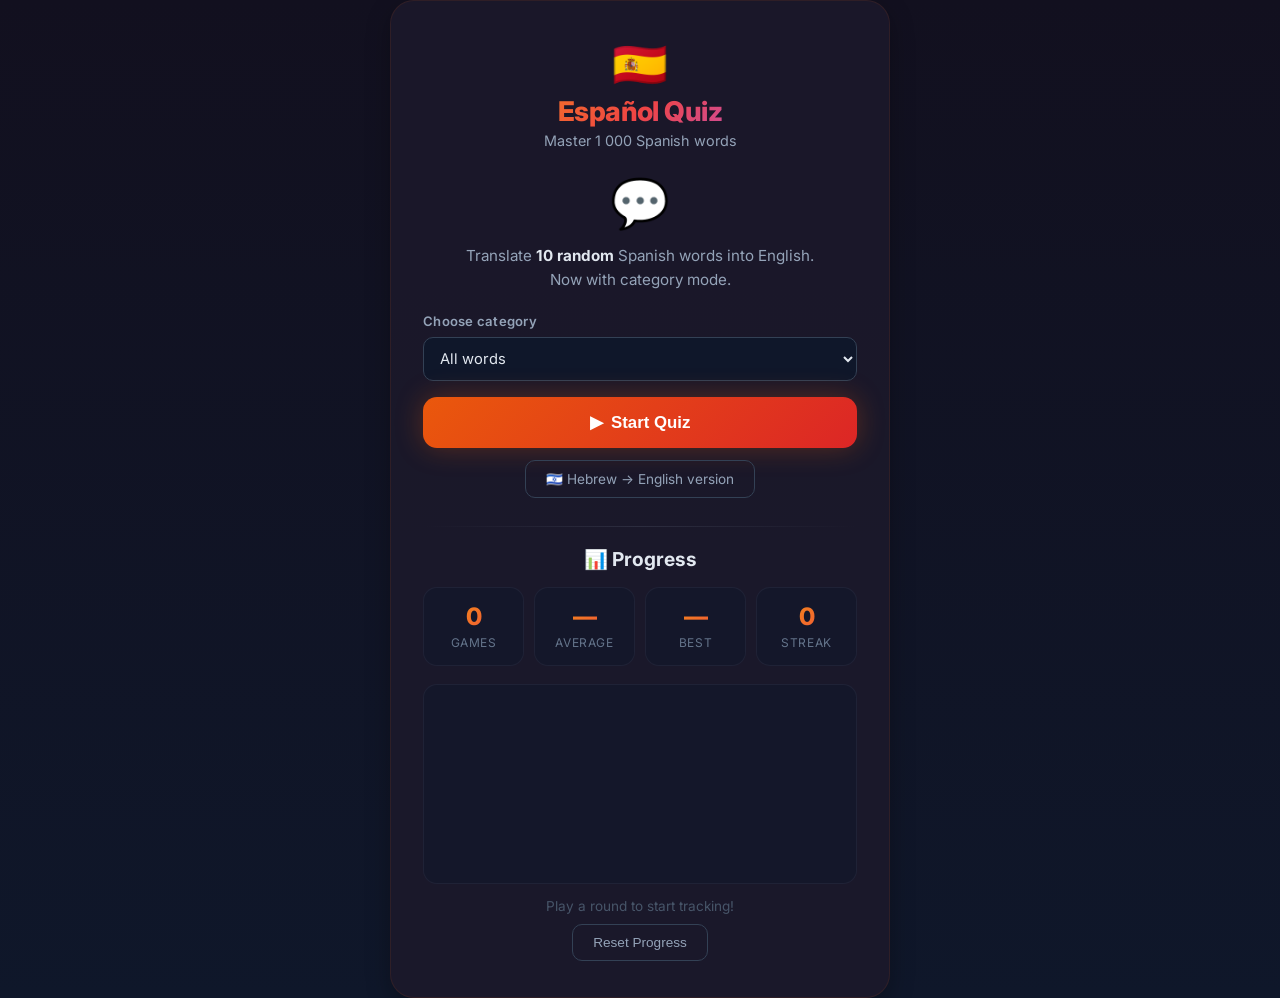
==== commit 98363066: "Add quiz categories: food, travel, and day-to-day" ====
--- a/index.html
+++ b/index.html
@@ -19,8 +19,18 @@
 
     <section id="start">
       <div class="hero-icon">💬</div>
-      <p class="intro">Translate <strong>10 random</strong> Spanish words into English.<br>Synonyms &amp; word-forms accepted!</p>
+      <p class="intro">Translate <strong>10 random</strong> Spanish words into English.<br>Now with category mode.</p>
+      <div class="category-picker">
+        <label for="categorySelect">Choose category</label>
+        <select id="categorySelect">
+          <option value="all">All words</option>
+          <option value="food">Food</option>
+          <option value="travel">Travel</option>
+          <option value="daily">Day-to-day</option>
+        </select>
+      </div>
       <button id="startBtn" class="btn-primary btn-glow">▶&ensp;Start Quiz</button>
+      <a href="learning-english/" class="btn-ghost" style="display:inline-block;text-decoration:none;margin-top:12px;">🇮🇱 Hebrew → English version</a>
     </section>
 
     <section id="game" class="hidden">
@@ -29,13 +39,17 @@
         <div class="progress-track"><div class="progress-fill" id="progressFill"></div></div>
         <span class="pill accent" id="score">0 ✓</span>
       </div>
+      <div class="active-category" id="activeCategory">Category: All words</div>
       <div class="word-card">
         <small class="label">Translate this word</small>
         <h2 id="spanishWord">palabra</h2>
       </div>
-      <div class="input-wrap">
-        <input id="answerInput" type="text" placeholder="English…" autocomplete="off" autofocus spellcheck="false" />
-        <button id="submitBtn" class="btn-primary">→</button>
+      <div id="optionsWrap" class="options-wrap">
+        <button class="option-btn" data-idx="0"></button>
+        <button class="option-btn" data-idx="1"></button>
+        <button class="option-btn" data-idx="2"></button>
+        <button class="option-btn" data-idx="3"></button>
+        <button class="option-btn" data-idx="4"></button>
       </div>
       <p id="feedback">&nbsp;</p>
     </section>
--- a/styles.css
+++ b/styles.css
@@ -35,6 +35,14 @@
 .hero-icon{font-size:3rem;margin-bottom:12px}
 .intro{color:#94a3b8;line-height:1.6;margin-bottom:20px;font-size:.95rem}
 .intro strong{color:#e2e8f0}
+.category-picker{display:flex;flex-direction:column;gap:8px;margin:0 0 16px;text-align:left}
+.category-picker label{font-size:.82rem;color:#94a3b8;font-weight:600;letter-spacing:.02em}
+.category-picker select{
+  width:100%;padding:11px 12px;border-radius:10px;
+  border:1px solid #334155;background:#0f172a;color:#e2e8f0;
+  font-family:inherit;font-size:.92rem;outline:none;
+}
+.category-picker select:focus{border-color:#ea580c;box-shadow:0 0 0 3px rgba(234,88,12,.14)}
 
 /* ── Buttons ── */
 .btn-primary{
@@ -60,6 +68,7 @@
 .pill.accent{background:rgba(34,197,94,.15);color:#86efac}
 .progress-track{flex:1;height:6px;background:rgba(148,163,184,.12);border-radius:3px;overflow:hidden}
 .progress-fill{height:100%;width:10%;background:linear-gradient(90deg,#ea580c,#f59e0b);border-radius:3px;transition:width .4s ease}
+.active-category{font-size:.8rem;color:#cbd5e1;background:rgba(15,23,42,.55);border:1px solid rgba(148,163,184,.12);border-radius:999px;padding:5px 10px;display:inline-block;margin:0 0 12px}
 
 .word-card{
   background:rgba(15,23,42,.5);border:1px solid rgba(148,163,184,.08);
@@ -68,6 +77,18 @@
 .word-card .label{color:#64748b;font-size:.75rem;text-transform:uppercase;letter-spacing:.08em;display:block;margin-bottom:8px}
 .word-card h2{font-size:2.4rem;font-weight:700;letter-spacing:.01em;margin:0;
 }
+
+.options-wrap{display:grid;grid-template-columns:1fr;gap:10px;margin:24px 0}
+.option-btn{
+  padding:14px 16px;border:2px solid #cbd5e1;border-radius:8px;
+  background:#fff;color:#0f172a;font-size:15px;font-weight:500;
+  cursor:pointer;transition:all 200ms ease;text-align:left;
+}
+.option-btn:hover:not(:disabled){border-color:#ea580c;background:#fff7ed;transform:translateX(4px)}
+.option-btn.selected{border-color:#ea580c;background:#ea580c;color:#fff}
+.option-btn.correct{border-color:#22c55e;background:#22c55e;color:#fff}
+.option-btn.wrong{border-color:#ef4444;background:#ef4444;color:#fff}
+.option-btn:disabled{opacity:0.6;cursor:not-allowed}
 
 .input-wrap{display:flex;gap:10px}
 .input-wrap input{
